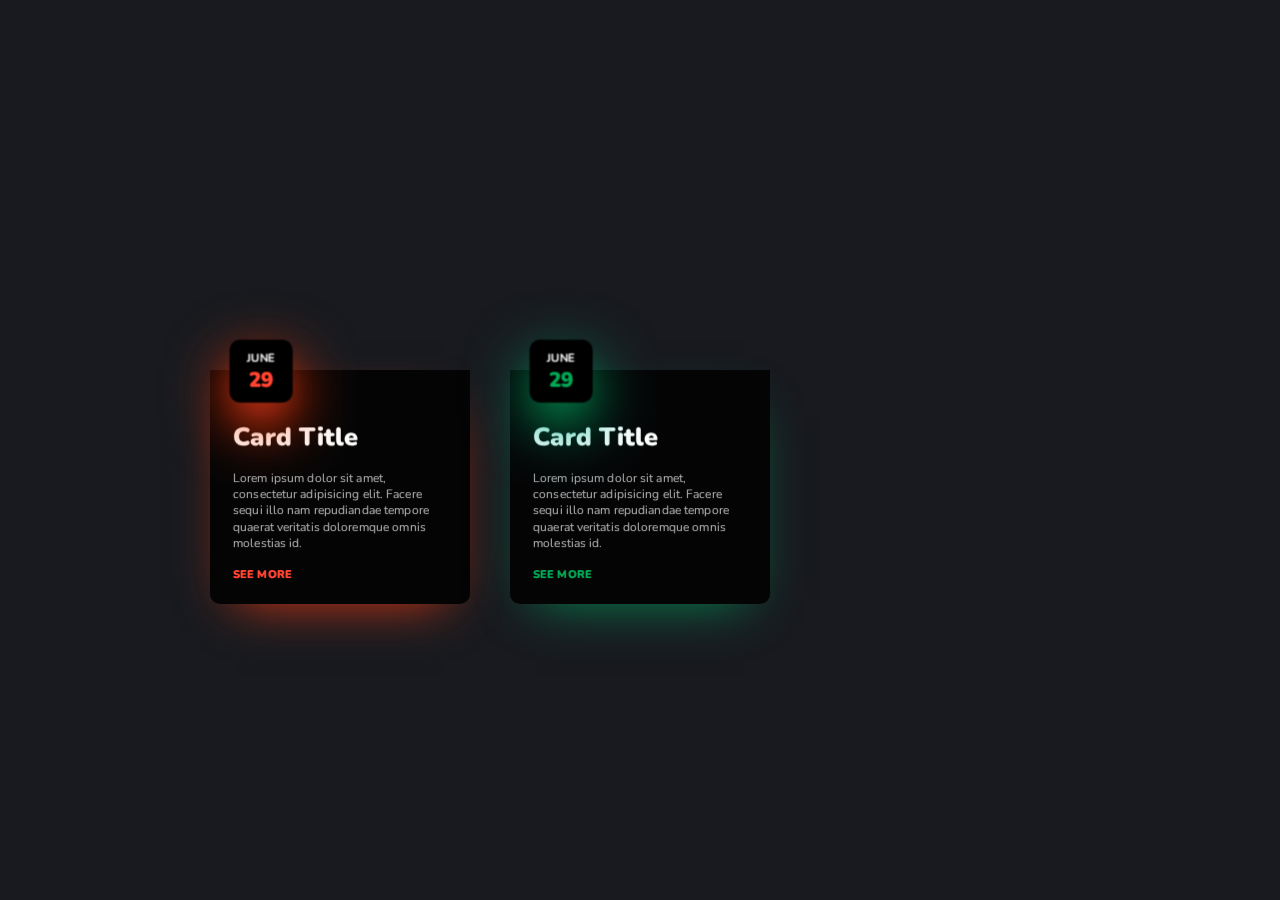
==== cards/index.html @ f8a0e70b "Card with effect" ====
<!DOCTYPE html>
<html lang="en">
<head>
  <meta charset="UTF-8">
  <meta name="viewport" content="width=device-width, initial-scale=1.0">
  <title>Document</title>
</head>
<link rel="stylesheet" type="text/css" href="style.css">
<body>
  <div class="container">
        
            

    <div class="parent card2">
        <div class="card ">
            <div class="content-box">
                <h1 class="card-title">Card Title</h1>
                <p class="card-content">
                    Lorem ipsum dolor sit amet, consectetur adipisicing elit. Facere sequi illo nam repudiandae tempore quaerat veritatis doloremque omnis molestias id.
                </p>
                <span class="see-more">See More</span>
            </div>
            <div class="date-box">
                <span class="month">JUNE</span>
                <span class="date">29</span>
            </div>
        </div>
    </div>

    <div class="parent card3">
        <div class="card">
            <div class="content-box">
                <h1 class="card-title">Card Title</h1>
                <p class="card-content">
                    Lorem ipsum dolor sit amet, consectetur adipisicing elit. Facere sequi illo nam repudiandae tempore quaerat veritatis doloremque omnis molestias id.
                </p>
                <span class="see-more">See More</span>
            </div>
            <div class="date-box">
                <span class="month">JUNE</span>
                <span class="date">29</span>
            </div>
        </div>
    </div>

    <div class="parent card4">
        
</div>
</body>
</html>
---- cards/style.css ----
@import url("https://fonts.googleapis.com/css2?family=Nunito:wght@200;500;700;800;900;1000&display=swap");
* {
  box-sizing: border-box;
  margin: 0;
  padding: 0;
  font-family: "Nunito", sans-serif;
}

body {
  background-color: #181a1f;
  padding: 0px 20px;
}

.container {
  padding: 50px 0px;
  height: 100vh;
  display: flex;
  justify-content: center;
  align-items: center;
  flex-wrap: wrap;
}

.parent {
  height: 400px;
  width: 300px;
  padding: 20px;
  perspective: 1000px;
}

.card {
  padding-top: 100px;
  transform-style: preserve-3d;
  background-image: url("https://images.pexels.com/photos/1629236/pexels-photo-1629236.jpeg?auto=compress&cs=tinysrgb&w=1260&h=750&dpr=1");
  background-position: center center;
  width: 100%;
  transition: all 0.5s ease-in-out;
  border-radius: 10px;
}
.card:hover {
  background-position: 80% 20%;
  transform: rotate3d(0.5, 1, 0, 30deg);
}

.content-box {
  height: 100%;
  width: 100%;
  background-color: rgba(0, 0, 0, 0.811);
  border-radius: 0px 0px 10px 10px;
  box-shadow: rgba(0, 115, 255, 0.925) 0px 20px 50px -25px;
  transition: all 0.5s ease-in-out;
  padding: 50px 25px 25px 25px;
  transform-style: preserve-3d;
}
.content-box .card-title {
  color: white;
  font-size: 25px;
  font-weight: 900;
  transition: all 0.5s ease-in-out;
  transform: translate3d(0px, 0px, 20px);
}
.content-box .card-title:hover {
  transform: translate3d(0px, 0px, 50px);
}
.content-box .card-content {
  padding-top: 15px;
  font-size: 12px;
  color: #b9b9b9;
  transition: all 0.5s ease-in-out;
  transform: translate3d(0px, 0px, 20px);
}
.content-box .card-content:hover {
  transform: translate3d(0px, 0px, 50px);
}
.content-box .see-more {
  display: block;
  font-weight: 900;
  font-size: 11px;
  text-transform: uppercase;
  color: #0088ff;
  padding-top: 15px;
  transition: all 0.5s ease-in-out;
  transform: translate3d(0px, 0px, 20px);
}
.content-box .see-more:hover {
  transform: translate3d(0px, 0px, 50px);
}

.date-box {
  position: absolute;
  top: 75px;
  left: 25px;
  height: 60px;
  width: 60px;
  background-color: black;
  border-radius: 10px;
  padding: 10px;
  box-shadow: #0066ff 0px 20px 60px 0px, #00c8ff 0px 18px 36px -18px;
  transform: translate3d(0px, 0px, 50px);
}
.date-box span {
  display: block;
  text-align: center;
}
.date-box .month {
  color: white;
  font-size: 11px;
  font-weight: 700;
}
.date-box .date {
  font-size: 20px;
  font-weight: 900;
  color: #0088ff;
}

.card2 {
  filter: hue-rotate(150deg);
}

.card3 {
  filter: hue-rotate(300deg);
}

.card4 {
  filter: hue-rotate(90deg);
}
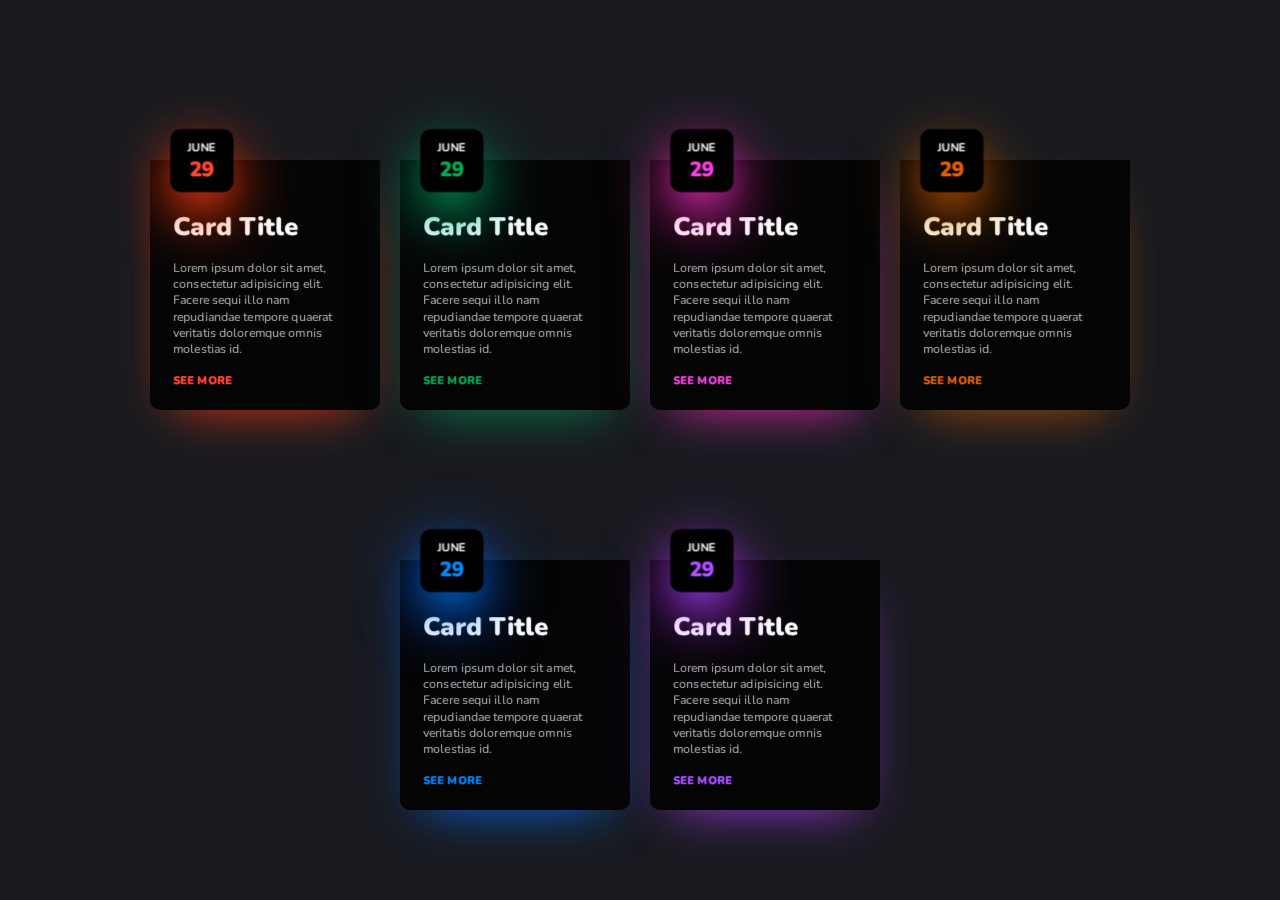
==== commit 277c55b9: "style" ====
--- a/cards/index.html
+++ b/cards/index.html
@@ -7,7 +7,7 @@
 </head>
 <link rel="stylesheet" type="text/css" href="style.css">
 <body>
-  <div class="container">
+<div class="container3">
         
             
 
@@ -44,7 +44,68 @@
     </div>
 
     <div class="parent card4">
-        
+        <div class="card">
+            <div class="content-box">
+                <h1 class="card-title">Card Title</h1>
+                <p class="card-content">
+                    Lorem ipsum dolor sit amet, consectetur adipisicing elit. Facere sequi illo nam repudiandae tempore quaerat veritatis doloremque omnis molestias id.
+                </p>
+                <span class="see-more">See More</span>
+            </div>
+            <div class="date-box">
+                <span class="month">JUNE</span>
+                <span class="date">29</span>
+            </div>
+        </div>
+        </div>
+
+        <div class="parent card5">
+            <div class="card">
+                <div class="content-box">
+                    <h1 class="card-title">Card Title</h1>
+                    <p class="card-content">
+                        Lorem ipsum dolor sit amet, consectetur adipisicing elit. Facere sequi illo nam repudiandae tempore quaerat veritatis doloremque omnis molestias id.
+                    </p>
+                    <span class="see-more">See More</span>
+                </div>
+                <div class="date-box">
+                    <span class="month">JUNE</span>
+                    <span class="date">29</span>
+                </div>
+            </div>
+            </div>
+
+            <div class="parent ccard-blue">
+                <div class="card">
+                    <div class="content-box">
+                        <h1 class="card-title">Card Title</h1>
+                        <p class="card-content">
+                            Lorem ipsum dolor sit amet, consectetur adipisicing elit. Facere sequi illo nam repudiandae tempore quaerat veritatis doloremque omnis molestias id.
+                        </p>
+                        <span class="see-more">See More</span>
+                    </div>
+                    <div class="date-box">
+                        <span class="month">JUNE</span>
+                        <span class="date">29</span>
+                    </div>
+                </div>
+                </div>
+                <div class="parent card-yellow">
+                    <div class="card">
+                        <div class="content-box">
+                            <h1 class="card-title">Card Title</h1>
+                            <p class="card-content">
+                                Lorem ipsum dolor sit amet, consectetur adipisicing elit. Facere sequi illo nam repudiandae tempore quaerat veritatis doloremque omnis molestias id.
+                            </p>
+                            <span class="see-more">See More</span>
+                        </div>
+                        <div class="date-box">
+                            <span class="month">JUNE</span>
+                            <span class="date">29</span>
+                        </div>
+                    </div>
+                    </div>
+                      
 </div>
 </body>
 </html>--- a/cards/style.css
+++ b/cards/style.css
@@ -11,7 +11,7 @@
   padding: 0px 20px;
 }
 
-.container {
+.container3 {
   padding: 50px 0px;
   height: 100vh;
   display: flex;
@@ -22,8 +22,8 @@
 
 .parent {
   height: 400px;
-  width: 300px;
-  padding: 20px;
+  width: 250px;
+  padding: 10px;
   perspective: 1000px;
 }
 
@@ -122,4 +122,14 @@
 
 .card4 {
   filter: hue-rotate(90deg);
-}+}
+
+.card5 {
+    filter: hue-rotate(900deg);
+  }
+  .card-yellow {
+    filter: hue-rotate(60deg);
+  }
+  .card-blue {
+    filter: hue-rotate(240deg);
+  }